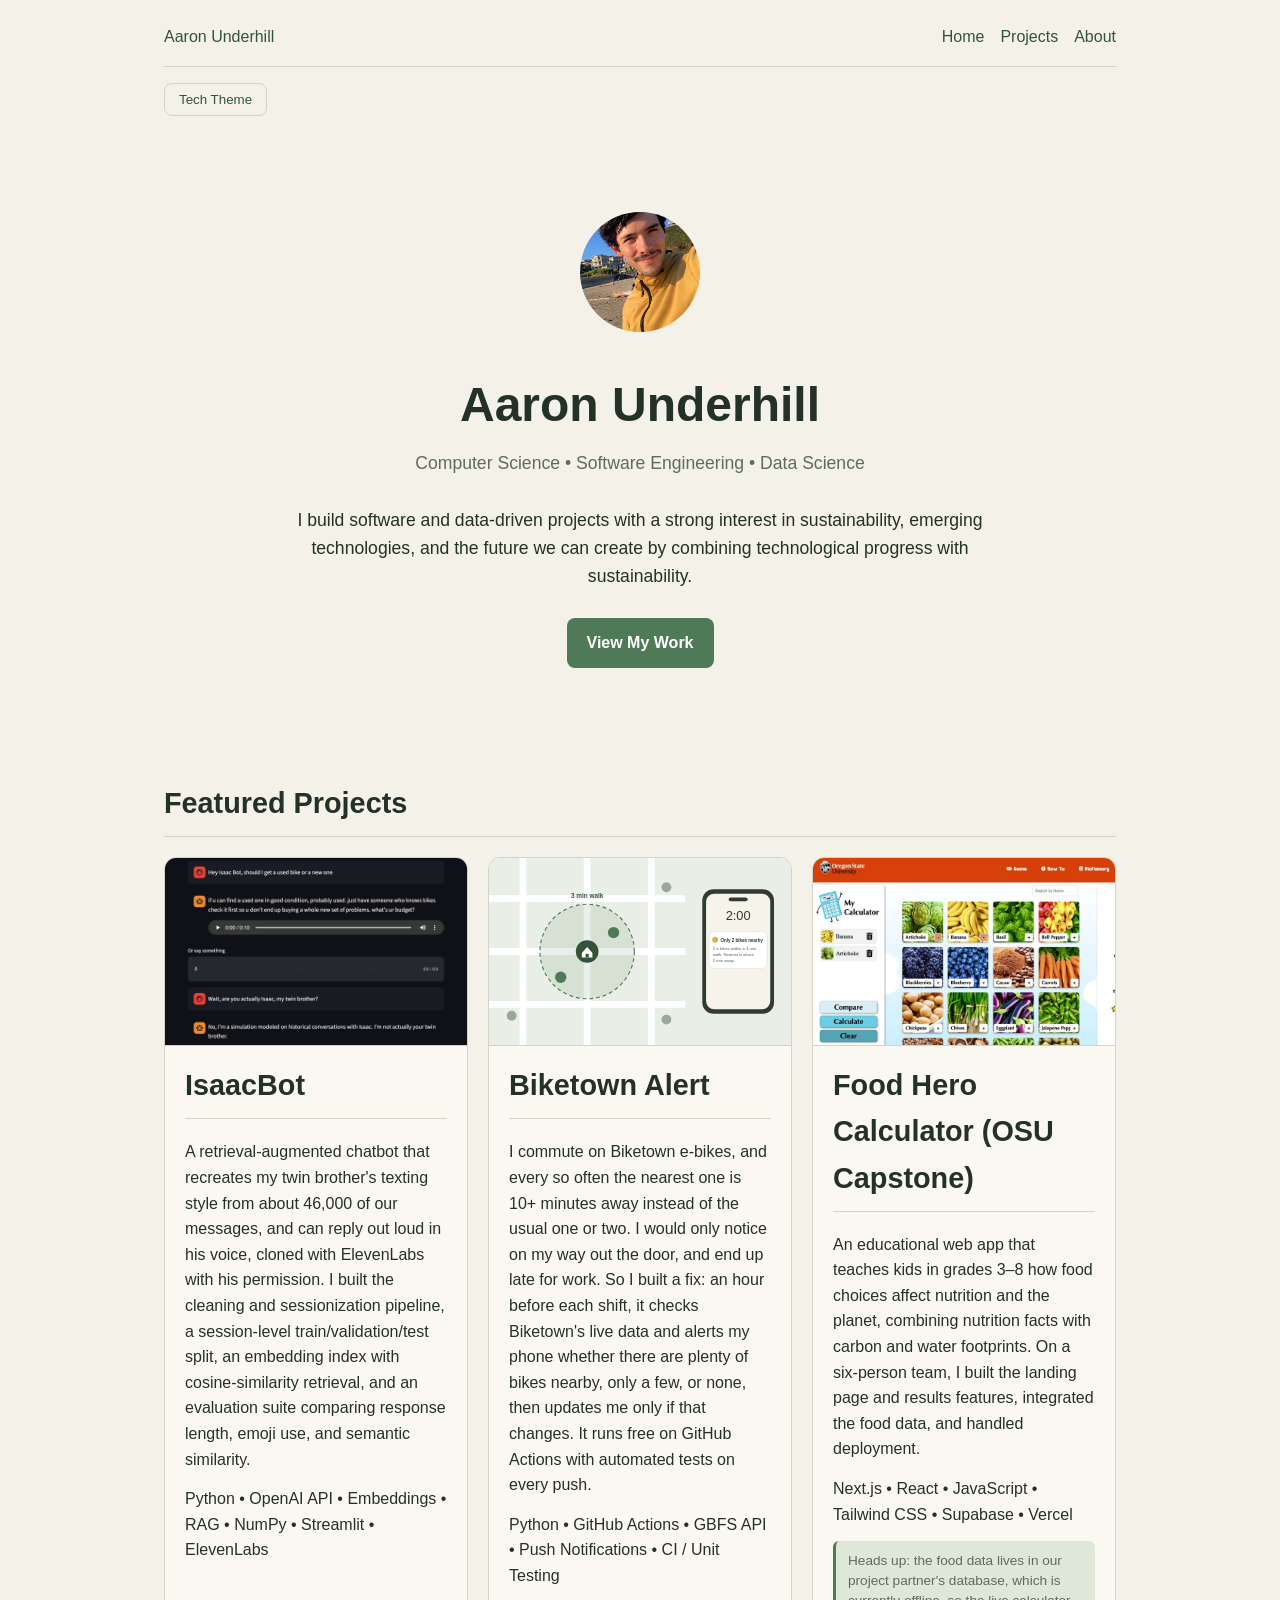
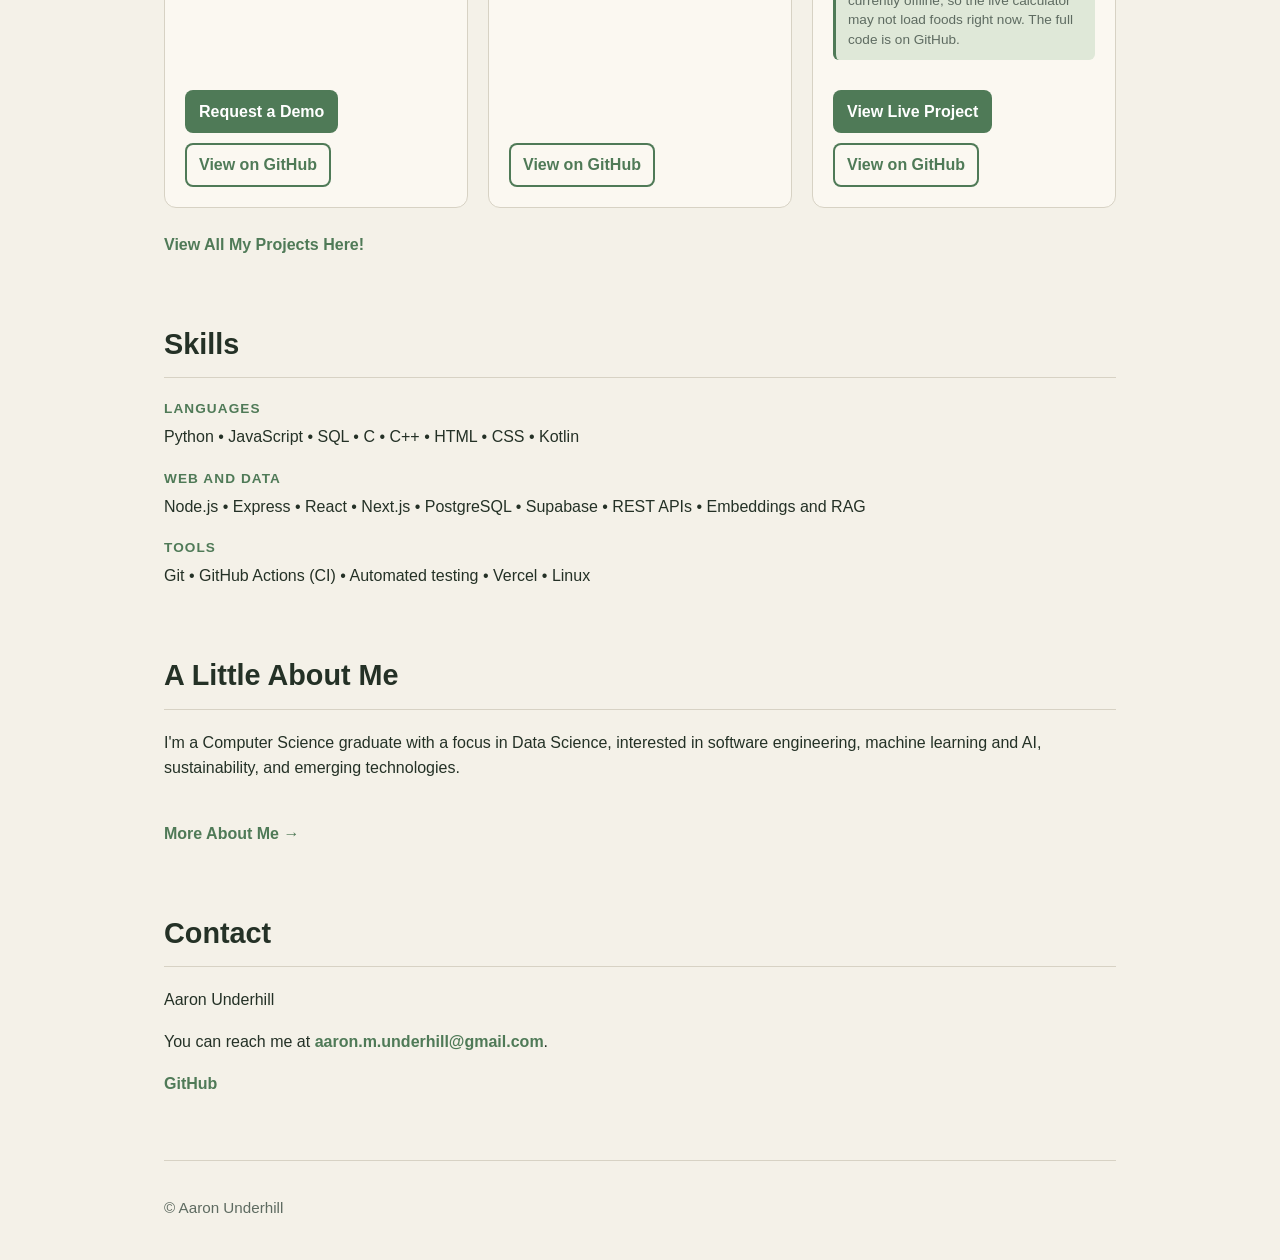
==== index.html @ cff598fb "Bold About and Contact links; mention ML and AI on homepage Co-Authored-By: Claude Opus 5.5 <noreply" ====
<!DOCTYPE html>
<html lang="en">

<head>
    <meta charset="UTF-8">

    <meta name="viewport" content="width=device-width, initial-scale=1.0">

    <title>Aaron Underhill | Computer Science</title>

    <link rel="stylesheet" href="style.css">

    <link rel="icon" type="image/png" href="/favicon/favicon-96x96.png" sizes="96x96" />
    <link rel="icon" type="image/svg+xml" href="/favicon/favicon.svg" />
    <link rel="shortcut icon" href="/favicon/favicon.ico" />
    <link rel="apple-touch-icon" sizes="180x180" href="/favicon/apple-touch-icon.png" />
    <link rel="manifest" href="/favicon/site.webmanifest" />
</head>


<body>

    <header>

        <nav>

            <a href="index.html">Aaron Underhill</a>

            <div class="nav-links">
                <a href="index.html">Home</a>
                <a href="projects.html">Projects</a>
                <a href="about.html">About</a>
            </div>

        </nav>

        <button id="theme-toggle" type="button">
            Tech Theme
        </button>

    </header>


    <main>

        <section id="home">

            <img class="hero-photo" src="images/aaron-headshot.jpg" alt="Portrait of Aaron Underhill">

            <h1 id="hero-title">Aaron Underhill</h1>

            <p class="hero-subtitle">
                Computer Science • Software Engineering • Data Science
            </p>

            <p>
                I build software and data-driven projects with a strong interest
                in sustainability, emerging technologies, and the future we can
                create by combining technological progress with sustainability.
            </p>

            <a href="#featured-projects">View My Work</a>

        </section>


        <section id="featured-projects">

            <h2>Featured Projects</h2>



            <!-- Filled in by projects.js with every project marked "featured" -->
            <div id="featured-grid" class="project-grid"></div>

            <a href="projects.html" class="page-link">
                View All My Projects Here!
            </a>

        </section>


        <section id="skills">

            <h2>Skills</h2>

            <div class="skill-groups">

                <div class="skill-group">
                    <h3>Languages</h3>
                    <p>Python • JavaScript • SQL • C • C++ • HTML • CSS • Kotlin</p>
                </div>

                <div class="skill-group">
                    <h3>Web and Data</h3>
                    <p>Node.js • Express • React • Next.js • PostgreSQL • Supabase • REST APIs • Embeddings and RAG</p>
                </div>

                <div class="skill-group">
                    <h3>Tools</h3>
                    <p>Git • GitHub Actions (CI) • Automated testing • Vercel • Linux</p>
                </div>

            </div>

        </section>

        <section class="about-preview">

            <h2>A Little About Me</h2>

            <p>
                I'm a Computer Science graduate with a focus in Data Science,
                interested in software engineering, machine learning and AI,
                sustainability, and emerging technologies.
            </p>

            <a href="about.html" class="page-link">
                More About Me →
            </a>

        </section>


        <section id="contact">

            <h2>Contact</h2>

            <p>Aaron Underhill</p>

            <p>
                You can reach me at
                <a href="mailto:aaron.m.underhill@gmail.com">aaron.m.underhill@gmail.com</a>.
            </p>

            <a href="https://github.com/aaron-underhill" target="_blank" rel="noopener noreferrer">
                GitHub
            </a>

        </section>

    </main>


    <footer>
        <p>© Aaron Underhill</p>
    </footer>


    <script src="script.js"></script>
    <script src="projects.js"></script>

</body>

</html>
---- style.css ----
/* =========================================================
   THEMES
   ========================================================= */

:root {
    --bg: #f4f1e8;
    --surface: #fbf8f1;
    --text: #243126;
    --muted: #5e6b61;
    --accent: #4f7a57;
    --accent-dark: #35533b;
    --border: #d7d2c4;
    --highlight: #dfe8d8;
}


:root.tech-theme {
    --bg: #0b1110;
    --surface: #111b18;
    --text: #d8f3dc;
    --muted: #8fa99a;
    --accent: #42d392;
    --accent-dark: #73f2b0;
    --border: #29443a;
    --highlight: #17382c;
}


:root.color-theme {
    --bg: #17152b;
    --surface: #252044;
    --text: #f4f1ff;
    --muted: #b8b3d6;

    --accent: #7ee787;
    --accent-dark: #9d7bff;

    --border: #4b4570;
    --highlight: #2e2a55;
}



/* =========================================================
   COLOR THEME SPECIAL EFFECTS
   ========================================================= */

:root.color-theme #home a {
    background: linear-gradient(0deg,
            var(--accent),
            var(--accent-dark));

    transition:
        transform 0.15s ease,
        filter 0.2s ease;
}


:root.color-theme #home a:hover {
    filter: brightness(1.1);
    transform: translateY(-2px);
}


:root.color-theme #home a:active {
    transform: translateY(0) scale(0.97);
}



/* =========================================================
   GLOBAL / BASE STYLES
   ========================================================= */

* {
    box-sizing: border-box;
}


html {
    scroll-behavior: smooth;
}


body {
    font-family: Arial, sans-serif;

    background-color: var(--bg);
    color: var(--text);

    max-width: 1000px;
    margin: 0 auto;
    padding: 24px;

    line-height: 1.6;
}



/* =========================================================
   LINKS
   ========================================================= */

a {
    color: var(--accent-dark);
    text-decoration: none;
}


a:hover {
    text-decoration: underline;
}


.page-link {
    display: inline-block;

    margin-top: 24px;

    font-weight: bold;
    color: var(--accent);
}


/* Contact links (email and GitHub) match the other bold links. */
#contact a {
    font-weight: bold;
    color: var(--accent);
}



/* =========================================================
   HEADER / NAVIGATION
   ========================================================= */

header {
    margin-bottom: 48px;
}


nav {
    display: flex;

    justify-content: space-between;
    align-items: center;

    gap: 20px;
    flex-wrap: wrap;

    padding-bottom: 16px;

    border-bottom: 1px solid var(--border);
}


.nav-links {
    display: flex;

    gap: 16px;
    flex-wrap: wrap;
}



/* =========================================================
   THEME BUTTON
   ========================================================= */

#theme-toggle {
    margin-top: 16px;

    padding: 8px 14px;

    background-color: transparent;
    color: var(--accent-dark);

    border: 1px solid var(--border);
    border-radius: 8px;

    cursor: pointer;

    transition:
        background-color 0.2s ease,
        transform 0.1s ease;
}


#theme-toggle:hover {
    background-color: var(--highlight);
}


#theme-toggle:active {
    transform: scale(0.96);
}



/* =========================================================
   GENERAL SECTIONS
   ========================================================= */

section {
    margin-bottom: 64px;
}


section h2 {
    font-size: 1.8rem;

    margin-bottom: 20px;
    padding-bottom: 10px;

    border-bottom: 1px solid var(--border);
}


article h3 {
    margin-top: 0;
    margin-bottom: 12px;
}


/* Skills on the homepage: one labeled group per category. */
.skill-group {
    margin-bottom: 18px;
}

.skill-group:last-child {
    margin-bottom: 0;
}

.skill-group h3 {
    margin: 0 0 4px;

    font-size: 0.85rem;
    letter-spacing: 0.08em;
    text-transform: uppercase;

    color: var(--accent);
}

.skill-group p {
    margin: 0;
}



/* =========================================================
   HOME / HERO
   ========================================================= */

#home {
    padding: 48px 0;

    text-align: center;
}


#home h1 {
    font-size: 3rem;

    margin-bottom: 12px;

    line-height: 1.1;
}


.hero-subtitle {
    font-size: 1.2rem;

    color: var(--muted);

    margin-bottom: 20px;
}


#home p {
    font-size: 1.1rem;

    max-width: 700px;

    margin-bottom: 28px;
    margin-left: auto;
    margin-right: auto;
}


#home a {
    display: inline-block;

    padding: 12px 20px;

    background-color: var(--accent);
    color: white;

    border-radius: 8px;

    text-decoration: none;
    font-weight: bold;
    text-align: center;
}


#home a:hover {
    background-color: var(--accent-dark);

    text-decoration: none;
}


#hero-section {
    text-align: center;

    margin-left: auto;
    margin-right: auto;
}


.hero-photo {
    display: inline-block;

    width: 120px;
    aspect-ratio: 1 / 1;

    object-fit: cover;

    border-radius: 50%;
}



/* =========================================================
   PROJECTS
   ========================================================= */

.project-card {
    padding: 20px;

    background-color: var(--surface);

    border: 1px solid var(--border);
    border-radius: 12px;

    /* Keeps the header image inside the rounded corners */
    overflow: hidden;

    /* Stack contents so the buttons can sit at the bottom */
    display: flex;
    flex-direction: column;
}


/* Inside a stacked card, top and bottom margins add up instead of
   overlapping, so give each element only a bottom margin. */
.project-card h2 {
    margin-top: 0;
}


.project-card p {
    margin-top: 0;
    margin-bottom: 14px;
}


/* Small status note on a card, e.g. a live demo that is temporarily down */
.project-card .project-note {
    padding: 10px 12px;

    font-size: 0.85rem;
    line-height: 1.45;

    color: var(--muted);

    border-left: 3px solid var(--accent);
    border-radius: 6px;

    background-color: var(--highlight);
}


/* Button row: pushed to the bottom so buttons line up across cards */
.project-links {
    display: flex;
    flex-wrap: wrap;
    gap: 10px;

    margin-top: auto;
    padding-top: 16px;
}


.project-links .project-link {
    margin-top: 0;
}


/* Outlined style for "View on GitHub", so it reads as the secondary action */
.project-link.project-link-secondary {
    background-color: transparent;
    color: var(--accent);

    box-shadow: inset 0 0 0 2px var(--accent);
}


.project-link.project-link-secondary:hover {
    background-color: var(--accent);
    color: white;
}


/* Picture across the top of a project card, edge to edge */
.project-image {
    display: block;

    width: calc(100% + 40px);
    margin: -20px -20px 16px;

    aspect-ratio: 16 / 10;
    object-fit: cover;
    flex-shrink: 0;

    border-bottom: 1px solid var(--border);

    transition: transform 0.3s ease;
}


.project-card:hover .project-image {
    transform: scale(1.03);
}


.project-grid {
    display: grid;

    grid-template-columns:
        repeat(auto-fit, minmax(250px, 1fr));

    gap: 20px;
}

.project-link {
    display: inline-block;

    margin-top: 16px;
    padding: 9px 14px;

    background-color: var(--accent);
    color: white;

    border-radius: 8px;

    font-weight: bold;
    text-decoration: none;

    transition:
        background-color 0.2s ease,
        transform 0.15s ease;
}


.project-link:hover {
    background-color: var(--accent-dark);

    text-decoration: none;

    transform: translateY(-2px);
}


.project-link:active {
    transform: translateY(0) scale(0.97);
}



/* =========================================================
   PROJECT SEARCH
   ========================================================= */

.project-tools {
    margin-bottom: 32px;
}


.project-tools label {
    display: block;

    margin-bottom: 8px;

    font-weight: bold;
}


#project-search {
    width: 100%;
    max-width: 600px;

    padding: 12px 14px;

    font: inherit;

    color: var(--text);
    background-color: var(--surface);

    border: 1px solid var(--border);
    border-radius: 8px;
}



/* =========================================================
   PROJECT FILTER BUTTONS
   ========================================================= */

.filter-label {
    margin-bottom: 8px;
    font-weight: bold;
}


.project-filters {
    display: flex;

    gap: 10px;
    flex-wrap: wrap;

    margin-bottom: 32px;
}


.project-filters button {
    position: relative;
    overflow: hidden;

    padding: 8px 14px;

    font: inherit;

    color: var(--text);
    background-color: var(--surface);

    border: 1px solid var(--border);
    border-radius: 8px;

    cursor: pointer;

    transition:
        transform 0.15s ease,
        filter 0.2s ease;
}


.project-filters button.selected {
    border: 3px solid var(--accent);

    color: var(--highlight);
    background-color: var(--accent-dark);
}


.project-filters button:hover {
    filter: brightness(1.3);

    transform: translateY(-2px);
}


.project-filters button:active {
    transform:
        translateY(0) scale(0.97);
}



/* =========================================================
   PROJECT FILTER RIPPLE / FLASH
   ========================================================= */

.project-filters button::after {
    content: "";

    position: absolute;

    top: 50%;
    left: 50%;

    width: 10px;
    height: 10px;

    background-color: rgba(255, 255, 255, 0.6);

    border-radius: 50%;

    transform:
        translate(-50%, -50%) scale(0);

    opacity: 0;

    pointer-events: none;
}


.project-filters button.flash::after {
    animation:
        button-flash 0.45s ease-out;
}


@keyframes button-flash {
    0% {
        transform:
            translate(-50%, -50%) scale(0);

        opacity: 0.8;
    }

    100% {
        transform:
            translate(-50%, -50%) scale(20);

        opacity: 0;
    }
}



/* =========================================================
   ABOUT PAGE
   ========================================================= */

.about-page {
    max-width: 900px;

    margin: 0 auto;
}


.about-layout {
    display: grid;

    grid-template-columns: 2fr 1fr;

    gap: 48px;

    align-items: start;
}


.about-photo img {
    width: 100%;
    max-width: 300px;
    height: auto;

    border-radius: 12px;
}



/* =========================================================
   HOBBIES
   ========================================================= */

.hobbies-section h1 {
    margin-top: 40px;

    text-align: center;
}


.hobbies-intro {
    max-width: 750px;

    margin: 0 auto 32px;

    text-align: center;

    color: var(--muted);
}


.hobbies-grid {
    display: grid;

    grid-template-columns:
        repeat(auto-fit, minmax(180px, 1fr));

    gap: 18px;
}


.hobby-card {
    padding: 22px 18px;

    text-align: center;

    background-color: var(--surface);

    border: 1px solid var(--border);
    border-radius: 12px;

    transition:
        transform 0.2s ease,
        border-color 0.2s ease;
}


.hobby-card:hover {
    transform: translateY(-3px);

    border-color: var(--accent);
}


.hobby-icon {
    display: block;

    margin-bottom: 10px;

    font-size: 2rem;
}


.hobby-card h3 {
    margin-top: 0;
    margin-bottom: 8px;
}


.hobby-card p {
    margin: 0;

    color: var(--muted);

    font-size: 0.95rem;
}



/* =========================================================
   PERSONAL BACKGROUND
   ========================================================= */

.background-section h1 {
    margin-top: 40px;

    text-align: center;
}


.background-layout {
    display: grid;

    grid-template-columns: 2fr 1.5fr;

    gap: 48px;

    align-items: center;
}


.background-photo img {
    width: 100%;
    max-width: 500px;
    height: auto;

    border-radius: 12px;
}


.background-section,
.osu-section,
.hobbies-section {
    border-top: 1px solid var(--border);

    margin: 24px 0;
}


/* =========================================================
   MY TIME AT OREGON STATE
   ========================================================= */

.osu-section h1 {
    margin-top: 40px;

    text-align: center;
}


.osu-layout {
    display: grid;

    grid-template-columns: 2fr 1.5fr;

    gap: 48px;

    align-items: start;
}


.osu-text h2 {
    margin-top: 32px;
}


.osu-article-link {
    display: inline-block;

    margin-top: 4px;

    font-weight: bold;
}


.osu-classes {
    padding-left: 20px;

    line-height: 1.6;
}


.osu-classes li {
    margin-bottom: 10px;
}


.osu-focus-intro {
    margin-bottom: 8px;
}


.osu-photo {
    margin: 0;

    /* Keeps the photo in view while reading the longer text beside it */
    position: sticky;
    top: 24px;
}


.osu-photo img {
    display: block;

    width: 100%;
    height: auto;

    border-radius: 12px;
}


.osu-photo figcaption {
    margin-top: 10px;

    font-size: 0.9rem;
    line-height: 1.45;

    color: var(--muted);

    text-align: center;
}



/* =========================================================
   FOOTER
   ========================================================= */

footer {
    margin-top: 40px;
    padding-top: 20px;

    border-top: 1px solid var(--border);

    color: var(--muted);

    font-size: 0.95rem;
}



/* =========================================================
   RESPONSIVE / MOBILE
   ========================================================= */

@media (max-width: 700px) {

    body {
        padding: 16px;
    }


    #home h1 {
        font-size: 2.3rem;
    }


    nav {
        flex-direction: column;

        align-items: flex-start;
    }


    .nav-links {
        flex-direction: column;

        gap: 8px;
    }


    .about-layout {
        grid-template-columns: 1fr;
    }


    .about-photo {
        grid-row: 1;
    }


    .background-layout,
    .osu-layout {
        grid-template-columns: 1fr;

        gap: 24px;
    }


    .osu-photo {
        position: static;

        grid-row: 1;
    }

}
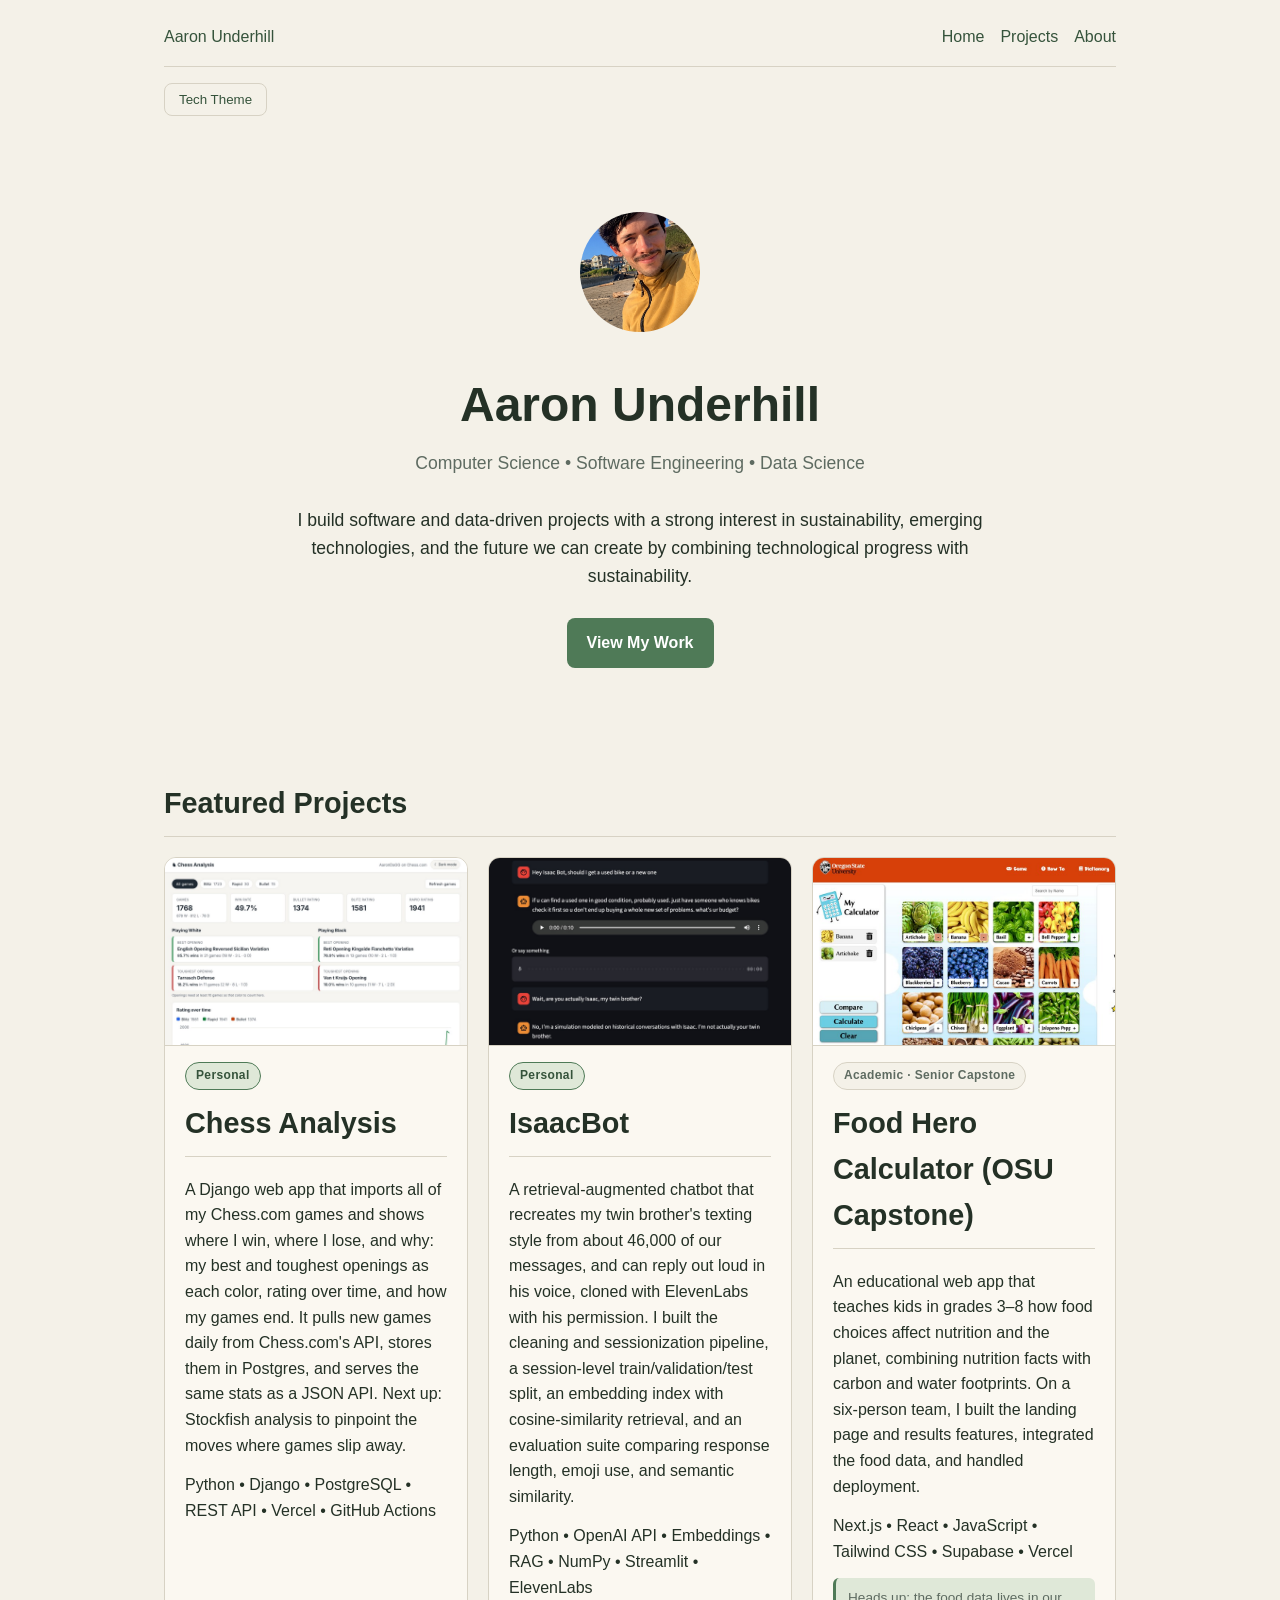
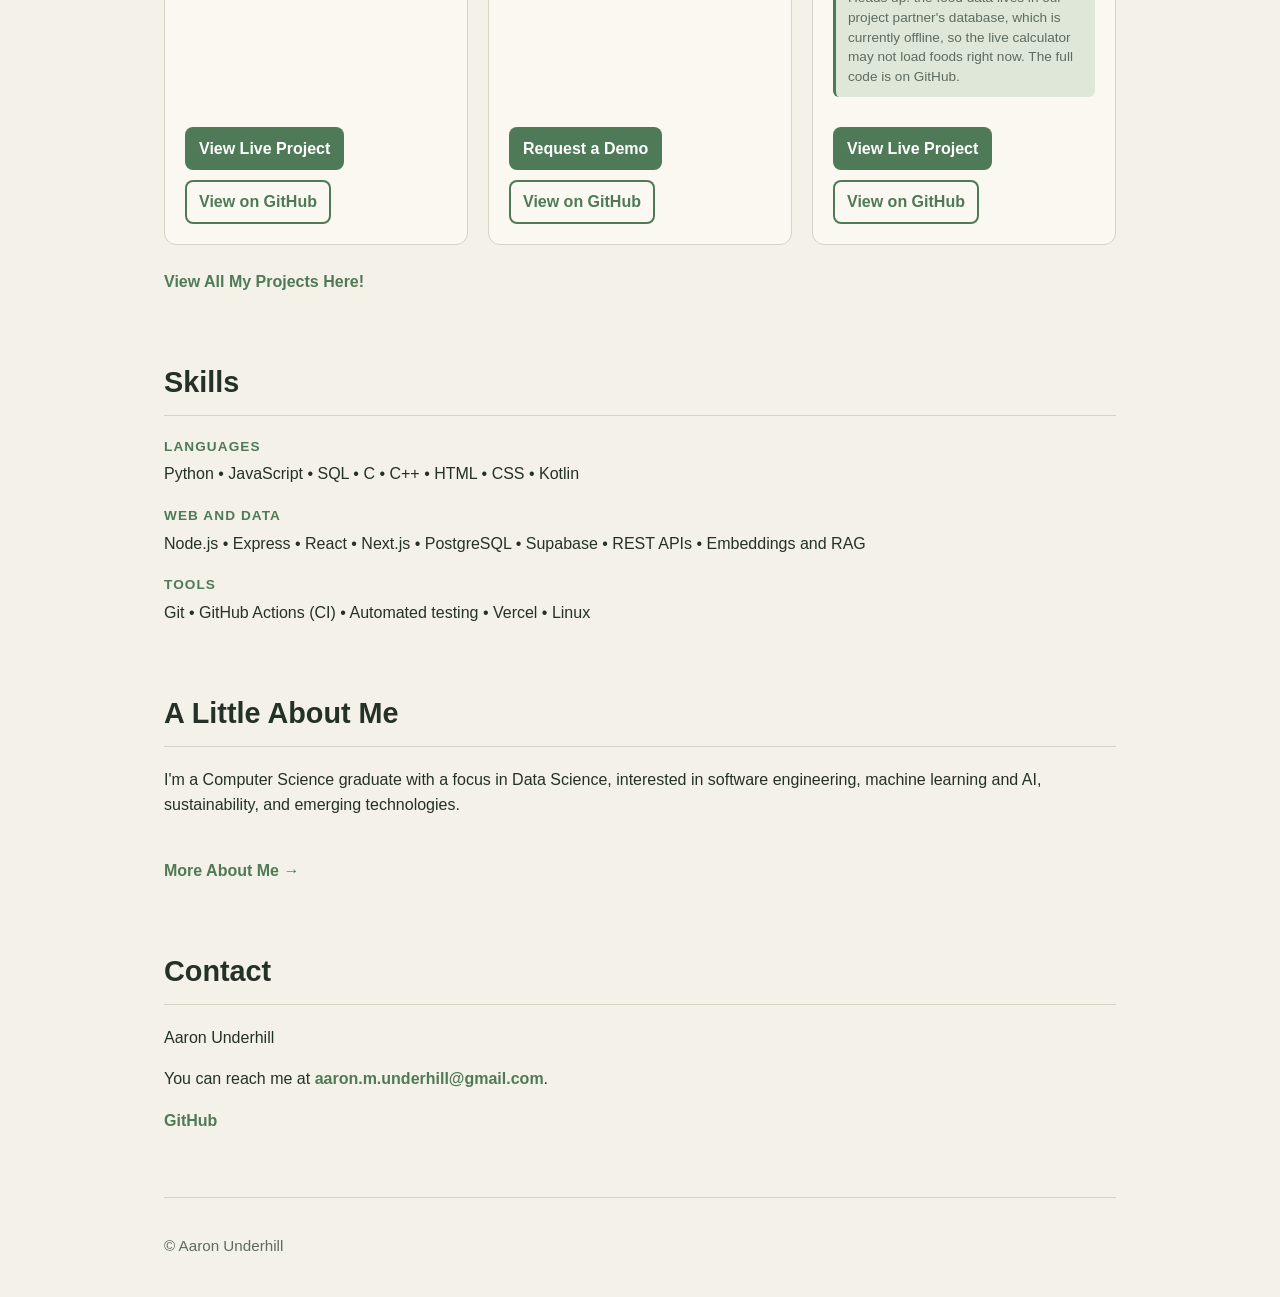
==== commit 246536a0: "Add Chess Analysis and label projects as Personal or Academic Add a Chess Analysis card with a link " ====
--- a/index.html
+++ b/index.html
@@ -8,7 +8,7 @@
 
     <title>Aaron Underhill | Computer Science</title>
 
-    <link rel="stylesheet" href="style.css">
+    <link rel="stylesheet" href="style.css?v=3">
 
     <link rel="icon" type="image/png" href="/favicon/favicon-96x96.png" sizes="96x96" />
     <link rel="icon" type="image/svg+xml" href="/favicon/favicon.svg" />
@@ -147,8 +147,8 @@
     </footer>
 
 
-    <script src="script.js"></script>
-    <script src="projects.js"></script>
+    <script src="script.js?v=2"></script>
+    <script src="projects.js?v=3"></script>
 
 </body>
 
--- a/style.css
+++ b/style.css
@@ -365,6 +365,33 @@
 }
 
 
+/* Label at the top of a card: Personal or Academic */
+.project-origin {
+    align-self: flex-start;
+
+    margin-bottom: 10px;
+    padding: 3px 10px;
+
+    font-size: 0.75rem;
+    font-weight: bold;
+    letter-spacing: 0.03em;
+
+    border-radius: 999px;
+    border: 1px solid var(--border);
+}
+
+.project-origin-personal {
+    color: var(--accent-dark);
+    background-color: var(--highlight);
+    border-color: var(--accent);
+}
+
+.project-origin-academic {
+    color: var(--muted);
+    background-color: var(--bg);
+}
+
+
 /* Small status note on a card, e.g. a live demo that is temporarily down */
 .project-card .project-note {
     padding: 10px 12px;
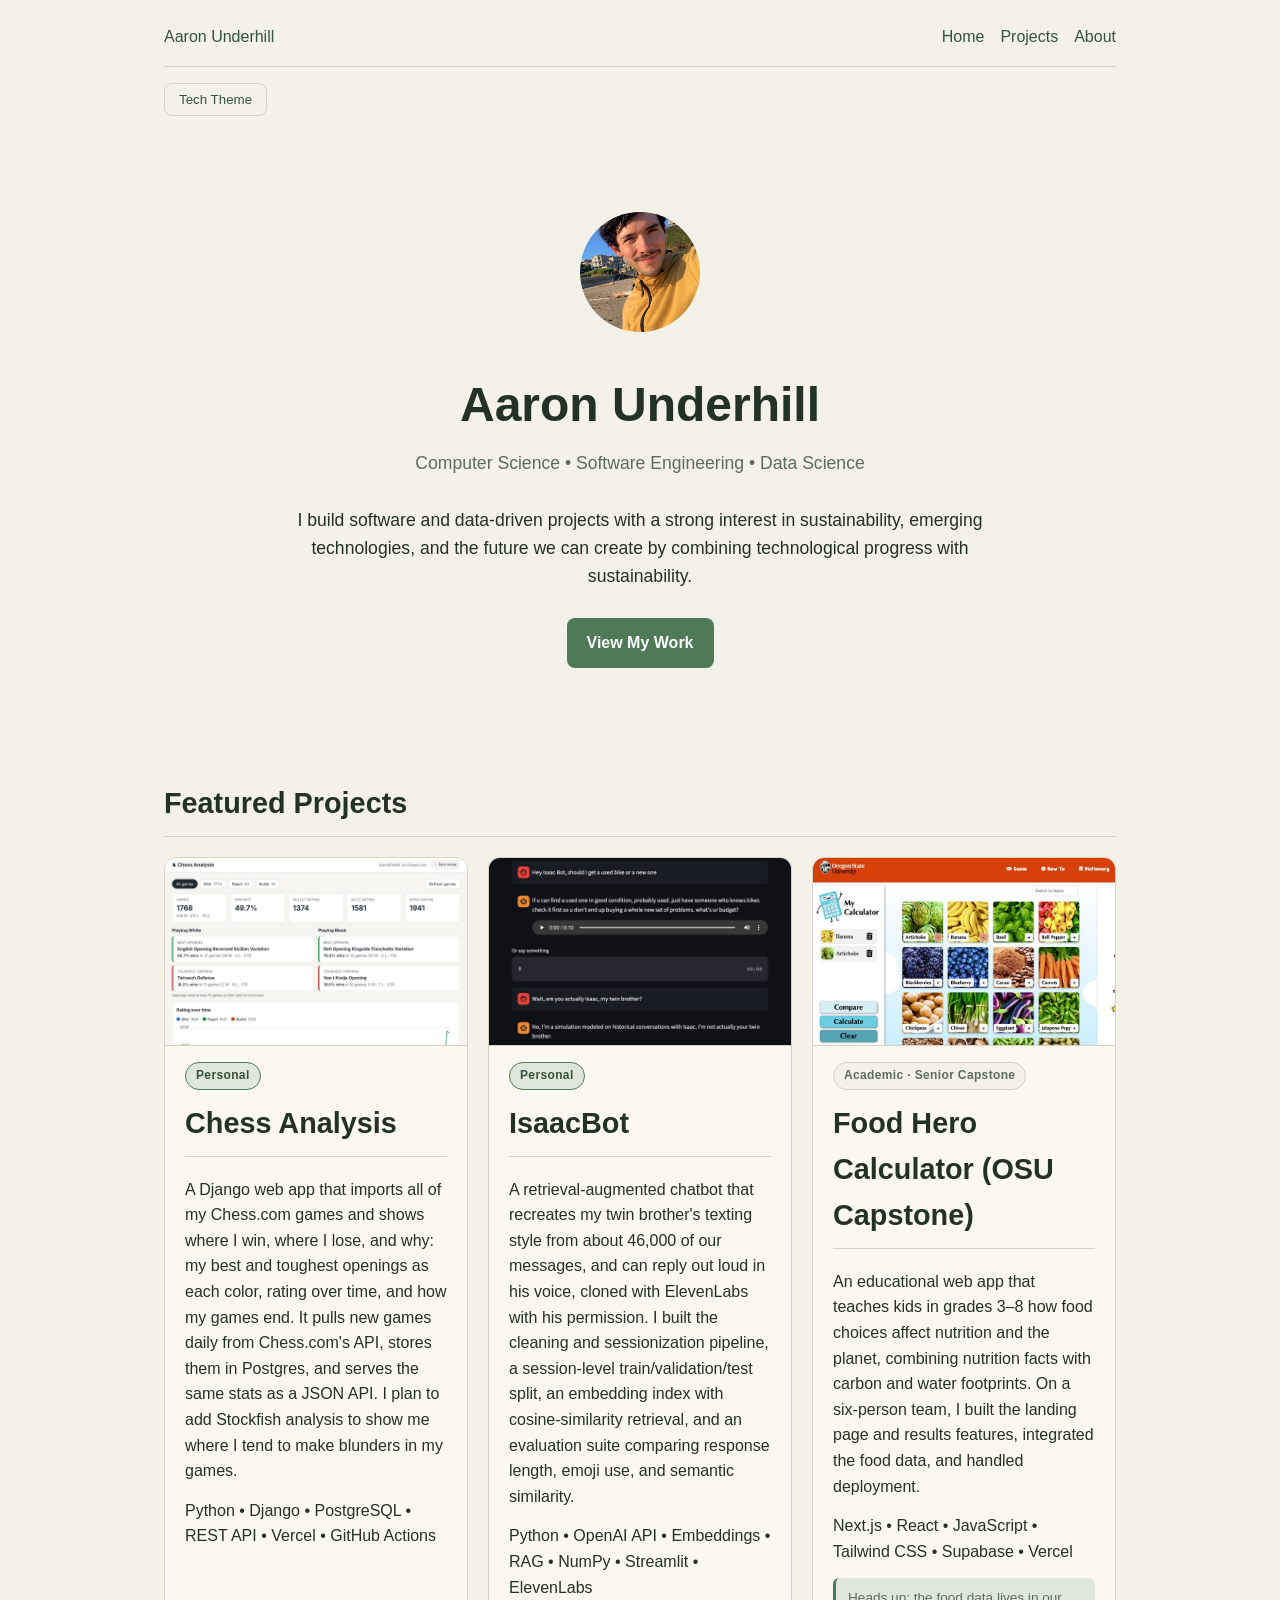
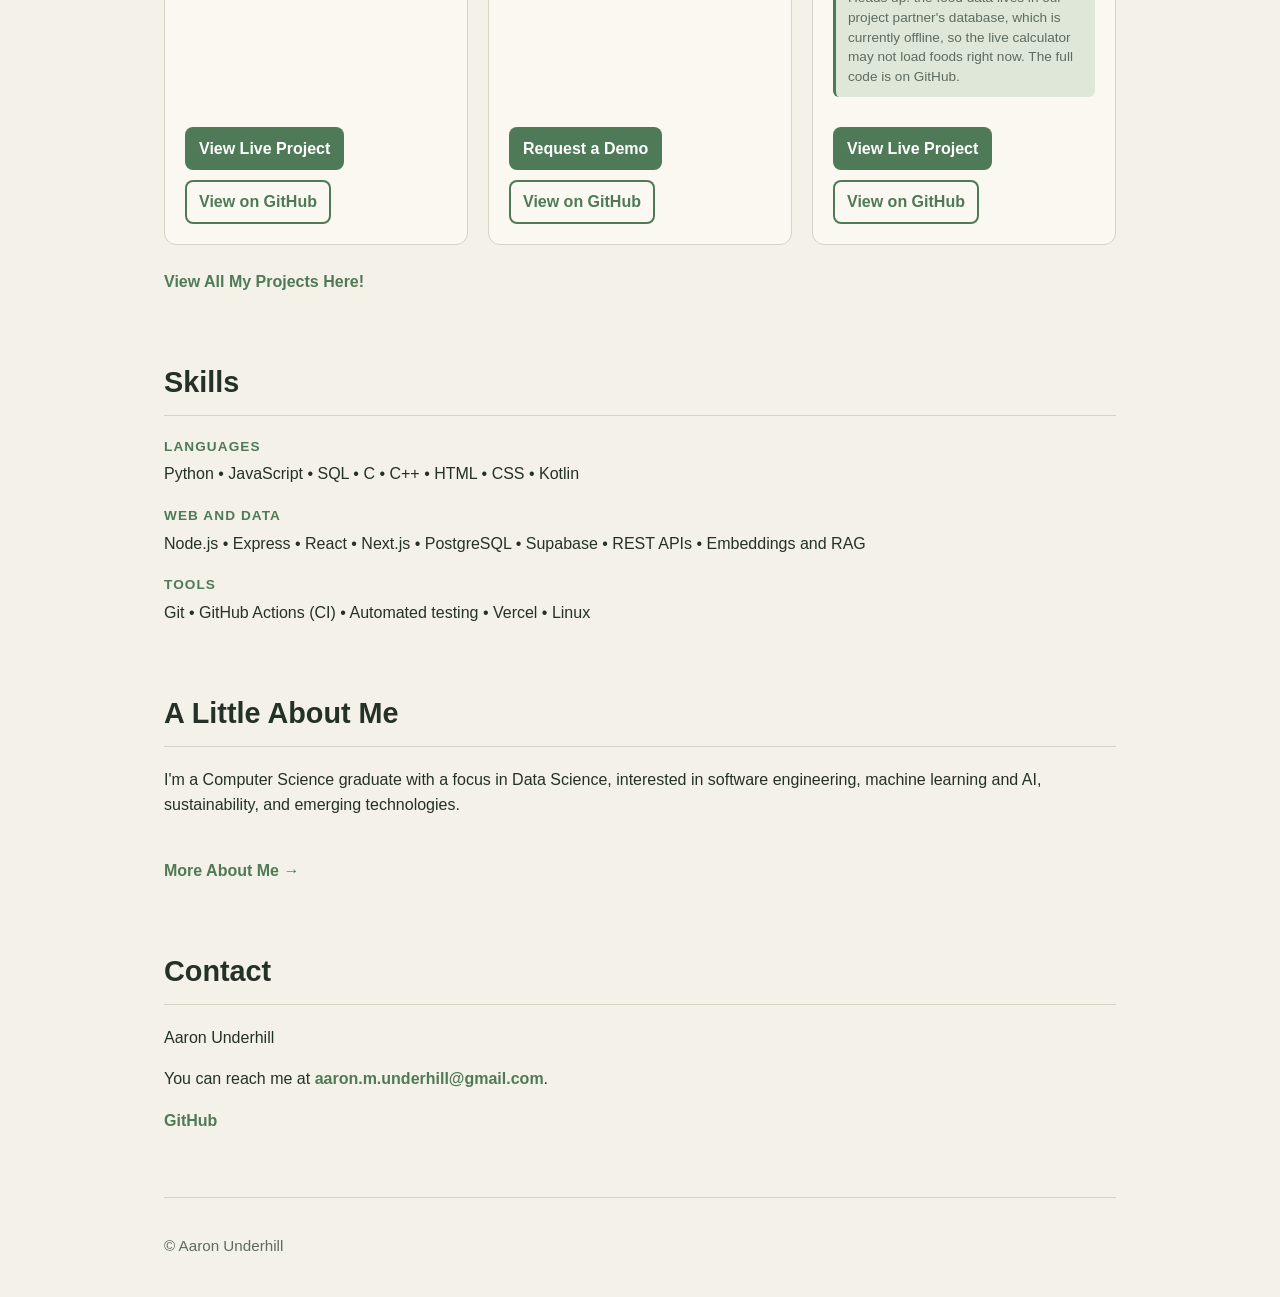
==== commit 09331fe0: "Reword the Stockfish plan in the Chess Analysis description Co-Authored-By: Claude Opus 5.5 <noreply" ====
--- a/index.html
+++ b/index.html
@@ -148,7 +148,7 @@
 
 
     <script src="script.js?v=2"></script>
-    <script src="projects.js?v=3"></script>
+    <script src="projects.js?v=4"></script>
 
 </body>
 
